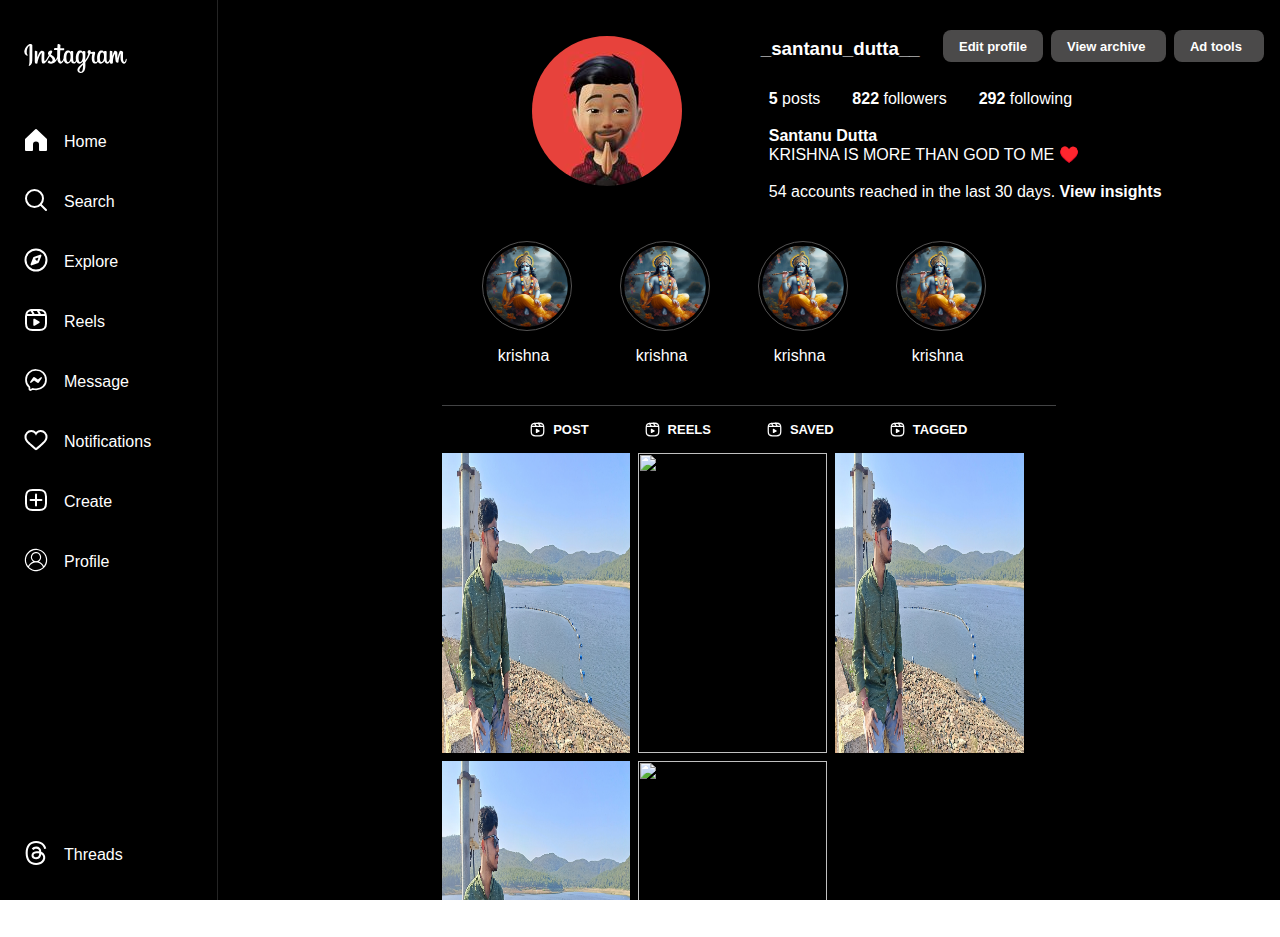
==== index.html @ 01ca0713 "update" ====
<!DOCTYPE html>
<html lang="en">

<head>
    <meta charset="UTF-8">
    <meta name="viewport" content="width=device-width, initial-scale=1.0">
    <title>Instagram</title>
    <link rel="shortcut icon" href="./Assets/favicon.png" type="image/x-icon">
    <link rel="stylesheet" href="style.css">

</head>

<body>
    <div class="main">
        <div class="sidebar">
            <div class="logo">
                <img src="./Assets/assets (1).svg" alt="" class="white miniLogoChotoBhai">
                <img src="./Assets/insta.svg" alt="" class="white minilogo" >
            </div>
            <div class="nav">
                <div class="options">
                    <div class=><img src="./Assets/home.svg" alt="" class="white"></div>
                    <div>
                        <p class="none">Home</p>
                    </div>
                </div>

                <div class="options">
                    <div class=><img src="./Assets/search.svg" alt="" class="white"></div>
                    <div>
                        <p class="none">Search</p>
                    </div>
                </div>

                <div class="options">
                    <div class=><img src="./Assets/explore.svg" alt="" class="white"></div>
                    <div>
                        <p class="none">Explore</p>
                    </div>
                </div>

                <div class="options">
                    <div class=><img src="./Assets/reels.svg" alt="" class="white"></div>
                    <div>
                        <p class="none">Reels</p>
                    </div>
                </div>

                <div class="options">
                    <div class=><img src="./Assets/message.svg" alt="" class="white"></div>
                    <div>
                        <p class="none">Message</p>
                    </div>
                </div>

                <div class="options">
                    <div class=><img src="./Assets/like.svg" alt="" class="white"></div>
                    <div>
                        <p class="none">Notifications</p>
                    </div>
                </div>

                <div class="options">
                    <div> <img src="./Assets/create.svg" alt="" class="white"></div>
                    <div>
                        <p class="none">Create</p>
                    </div>
                </div>

                <div class="options">
                    <div><img src="./Assets/user.svg" alt="" class="user white"></div>
                    <div>
                        <p class="none">Profile</p>
                    </div>
                </div>
            </div>

            <div class="options">
                <div><img src="./Assets/thread.svg" alt="" class="white"></div>
                <div>
                    <p class="none">Threads</p>
                </div>
            </div>
            <div class="options">
                <div> <img src="./Assets/menu.svg" alt="" class="white"></div>
                <div>
                    <p class="none">More</p>
                </div>
            </div>
        </div>
        <div class="main_content">
            <div class="flex">
                <div class="profile_sec">
                    <div class="profile_pic">
                        <div class="pic"><img src="./Assets/profilepic.png" alt=""></div>
                    </div>

                    <div class="profile_right">
                        <div class="right_top">

                            <div class="name">
                                <h3>_santanu_dutta__</h3>
                            </div>

                            <div class="profile_options">
                                <div class="edit_profile" style="width: 100px;">Edit profile</div>
                                <div class="edit_profile" style="width: 115px;">View archive</div>
                                <div class="edit_profile" style="width: 90px;">Ad tools</div>
                            </div>
                        </div>

                        <div class="followers-post-following">
                            <div class="post">
                                <p><b>5</b> posts</p>
                            </div>
                            <div class="post">
                                <p><b>822</b> followers</p>
                            </div>
                            <div class="post">
                                <p><b>292</b> following</p>
                            </div>
                        </div>

                        <div class="name_bio">
                            <div class="bio_name">Santanu Dutta</div>
                            <div class="bio">KRISHNA IS MORE THAN GOD TO ME ♥️</div>
                        </div>

                        <div class="insights">
                            <p>54 accounts reached in the last 30 days. <b>View insights</b></p>
                        </div>
                    </div>

                </div>
                <div class="highlights">
                    <div>
                        <img src="./Assets/krishna.webp" alt="">
                        <p class="highlights_text">krishna</p>
                    </div>
                    <div>
                        <img src="./Assets/krishna.webp" alt="">
                        <p class="highlights_text">krishna</p>
                    </div>
                    <div>
                        <img src="./Assets/krishna.webp" alt="">
                        <p class="highlights_text">krishna</p>
                    </div>
                    <div>
                        <img src="./Assets/krishna.webp" alt="">
                        <p class="highlights_text">krishna</p>
                    </div>
                </div>

                <div class="bottom">
                    <div class="line"></div>
                    <div class="posts">
                        <div class="bottom_options">
                            <div><img src="./Assets/reels.svg" alt="" class="white"></div>
                            <div>Post</div>
                        </div>
                        <div class="bottom_options">
                            <div><img src="./Assets/reels.svg" alt="" class="white"></div>
                            <div>Reels</div>
                        </div>
                        <div class="bottom_options">
                            <div><img src="./Assets/reels.svg" alt="" class="white"></div>
                            <div>saved</div>
                        </div>
                        <div class="bottom_options">
                            <div><img src="./Assets/reels.svg" alt="" class="white"></div>
                            <div>Tagged</div>
                        </div>
                        
                    </div>
                </div>
                <div class="images">
                    <div class="card">
                        <img src="./Assets/IMG-20231210-WA0040.jpg" alt="">
                    </div>
                    <div class="card">
                        <img src="./Assets/IMG_20231101_215015.jpg" alt="">
                    </div>
                    <div class="card">
                        <img src="./Assets/IMG-20231210-WA0040.jpg" alt="">
                    </div>
                    <div class="card">
                        <img src="./Assets/IMG-20231210-WA0040.jpg" alt="">
                    </div>
                    <div class="card">
                        <img src="./Assets/IMG_20231101_215015.jpg" alt="">
                    </div>
                    
                </div>
            </div>

        </div>
    </div>

</body>

</html>
---- style.css ----
*{
    padding: 0;
    margin: 0;
    box-sizing: border-box;
    font-family: sans-serif;
}
body{
    overflow: hidden;
}
.main{
    display: flex;
    height: 100vh;
    color: white;
}
.opacity{
    height: 24px;
    width: 24px;
    opacity: 0;
}
.main_content{
    flex: 1;
    overflow: auto;
}
.logo{
    height: 92px;
    width: 220px;
    padding: 1.5rem 0.75rem 1rem 0.75rem;
    margin-top: 0.75rem;
}
.white{
    filter: invert(100%);
}
.sidebar{
    width: 17%;
    height: 100%;
    background-color: rgb(0, 0, 0);
    padding: 0.5rem 0.75rem 1.25rem 0.75rem ;
    border-right: 1px solid rgb(36, 36, 36);
}
.options{
    display: flex;
    align-items: center;
    padding: 0.75rem;
    margin-top: 0.25rem;
    margin-bottom: 0.25rem;
    transition: all 0.2s ease;
}
.options:hover{
    background-color: #282828;
    border-radius: 10px;
}
.options:hover img {
    transform: scale(1.1); /* Scale the images within .options on hover */
}
p{
    padding-left: 1rem;
}
.nav{
    height: 713px;
    display: flex;
    flex-direction: column;
}
.user{
    height: 24px;
    width: 24px;
    border-radius: 50%;
}
.main_content{
    background-color: rgb(0, 0, 0);
}
.flex{
    margin-left: 21.1%;
    margin-right: 21.1%;
}
.profile_sec{

    padding: 1.88rem 1.25rem 0 1.25rem;
    display: flex;
}
.profile_sec img{
    height: 150px;
    width: 150px;
    border-radius: 50%;
}
.right_top{
    display: flex;
    height: 40px;
}
.profile_pic .pic{
    height: 161px;
    width: 291px;
    display: flex;
    justify-content: center;
    align-items: center;
}
.name{
    height: 0;
    margin: 0.5rem;
}
.profile_options{
    display: flex;
    gap: 0.5rem;
    height: 0;
    margin-left: 0.95rem;
    margin-bottom: 0.5rem;
}
.profile_options .edit_profile{
    display: flex;
    align-items: center;
    height: 32px;
    width: 95px;
    padding: 0 1rem 0 1rem;
    background-color: rgb(75, 74, 74);
    border-radius: 8px;
    font-weight: 600;
    font-size: small;
    transition: all 0.2s ease-in-out;
}
.profile_options .edit_profile:hover{
    background-color: rgb(63, 63, 63);
    cursor: pointer;
}

.followers-post-following{
    display: flex;
    margin-top: 1.25rem;
    gap: 1rem;
}
.name_bio{
    display: flex;
    flex-direction: column;
    margin-top: 1.2rem;
    padding-left: 1rem;
}
.bio_name{
    font-weight: 550;

}
.bio{
    font-weight: 400;
}
.insights{
    margin-top: 1.2rem;
}
.highlights{
    height: 100px;
    width: 100px;
    display: flex;
    margin-top: 2.5rem;
    gap: 3rem;
    border-radius: 50%;
    margin-left: 2.5rem;
}
.highlights img{
    height: 90px;
    width: 90px;
    border-radius: 50%;
    border: 1px solid #545353;
    padding: 0.2rem;
}
.highlights_text{
   padding-top: 0.75rem;
}
.bottom{
    margin-top: 4rem;
}
.line{
    height: 1px;
    background-color: rgb(66, 67, 68);
}
.posts{
    display: flex;
    align-items: center;
    justify-content: center;
    gap: 3.5rem;
   margin-top: 1rem;
}
.bottom_options{
    display: flex;
    align-items: center;
    text-transform: uppercase;
    font-size: small;
    gap: 0.5rem;
    font-weight: 550;
}
.bottom_options img{
    display: flex;
    align-items: center;
    height: 15px;
}
.card {
    float: left; /* Float the cards to the left */
    width: calc(33.33% - 1rem); 
    height: 300px; /* Each card takes up 1/3 of the container width with some margin */
    margin-right: 0.5rem; /* Margin between cards */
    margin-bottom: 0.5rem; /* Margin between rows */
}
.images {
    margin-top: 1rem;
    width: 100%; /* Set a fixed width for the container */
}
.card img {
    height: 100%;
    width: 100%;
}
.minilogo{
    position: absolute;
    /* left: 0px; */
    opacity: 0;
}
@media (max-width: 1260px) {
    .minilogo{
        opacity: 1;
    }
    .logo{
        width: 100%;
        display: flex;
        justify-content: center;
        align-items: center;
    }
    .miniLogoChotoBhai{
        opacity: 1;
    }
    .none{
       display: none;
    }
    .sidebar{
       width: 68px;
    }
    .logo .miniLogoChotoBhai{
       opacity: 0;
    }
    .flex{
       margin-left: 1%;
       margin-right: 1%;
    }
    .options{
    display: flex;
    align-items: center;
    justify-content: center;
    }
    .opacity{
        opacity: 1;
    }
   }
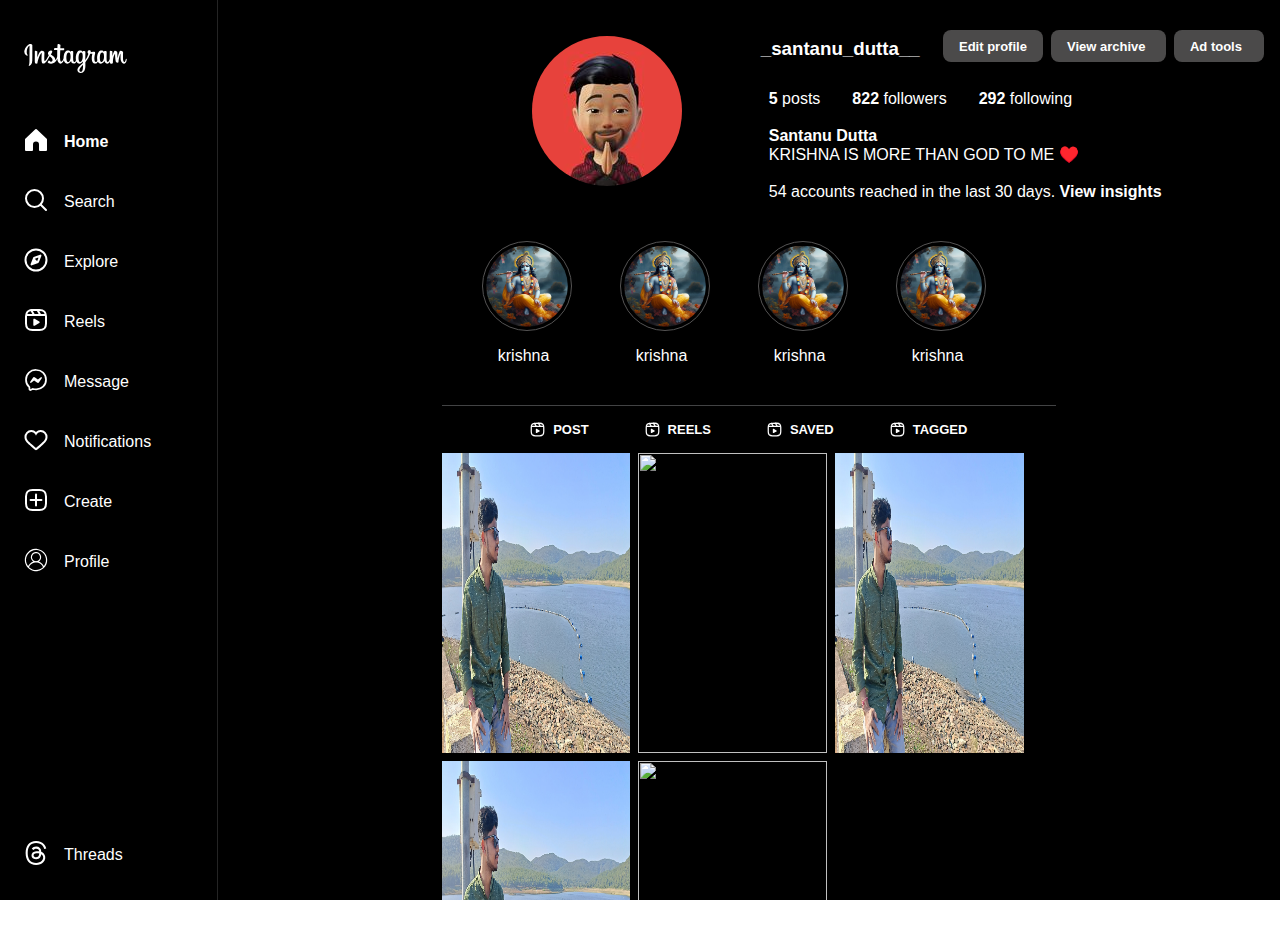
==== commit 550154cd: "home section" ====
--- a/index.html
+++ b/index.html
@@ -21,7 +21,7 @@
                 <div class="options">
                     <div class=><img src="./Assets/home.svg" alt="" class="white"></div>
                     <div>
-                        <p class="none">Home</p>
+                        <p class="none"><b>Home</b></p>
                     </div>
                 </div>
 
--- a/style.css
+++ b/style.css
@@ -239,7 +239,4 @@
     align-items: center;
     justify-content: center;
     }
-    .opacity{
-        opacity: 1;
-    }
    }
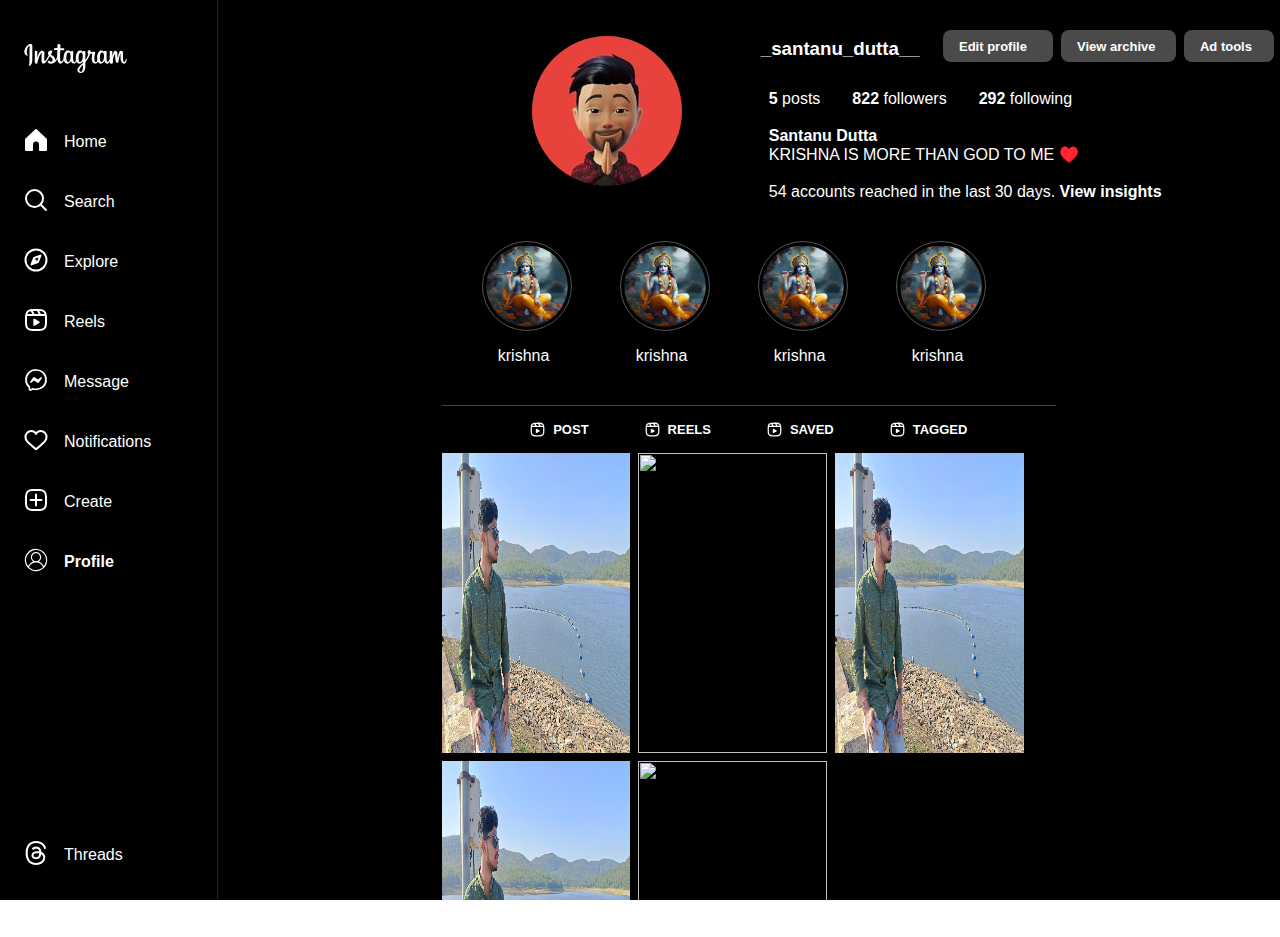
==== commit 56907eab: "update" ====
--- a/index.html
+++ b/index.html
@@ -21,7 +21,7 @@
                 <div class="options">
                     <div class=><img src="./Assets/home.svg" alt="" class="white"></div>
                     <div>
-                        <p class="none"><b>Home</b></p>
+                        <p class="none"><a href="home.html">Home</a></p>
                     </div>
                 </div>
 
@@ -70,7 +70,7 @@
                 <div class="options">
                     <div><img src="./Assets/user.svg" alt="" class="user white"></div>
                     <div>
-                        <p class="none">Profile</p>
+                        <p class="none"><b>Profile</b></p>
                     </div>
                 </div>
             </div>
@@ -103,7 +103,7 @@
                             </div>
 
                             <div class="profile_options">
-                                <div class="edit_profile" style="width: 100px;">Edit profile</div>
+                                <div class="edit_profile" style="width: 110px;">Edit profile</div>
                                 <div class="edit_profile" style="width: 115px;">View archive</div>
                                 <div class="edit_profile" style="width: 90px;">Ad tools</div>
                             </div>
--- a/style.css
+++ b/style.css
@@ -2,7 +2,7 @@
     padding: 0;
     margin: 0;
     box-sizing: border-box;
-    font-family: sans-serif;
+    font-family: -apple-system, BlinkMacSystemFont, "Segoe UI", Roboto, Helvetica, Arial, sans-serif;
 }
 body{
     overflow: hidden;
@@ -240,3 +240,7 @@
     justify-content: center;
     }
    }
+.options a{
+    text-decoration: none;
+    color: white;
+}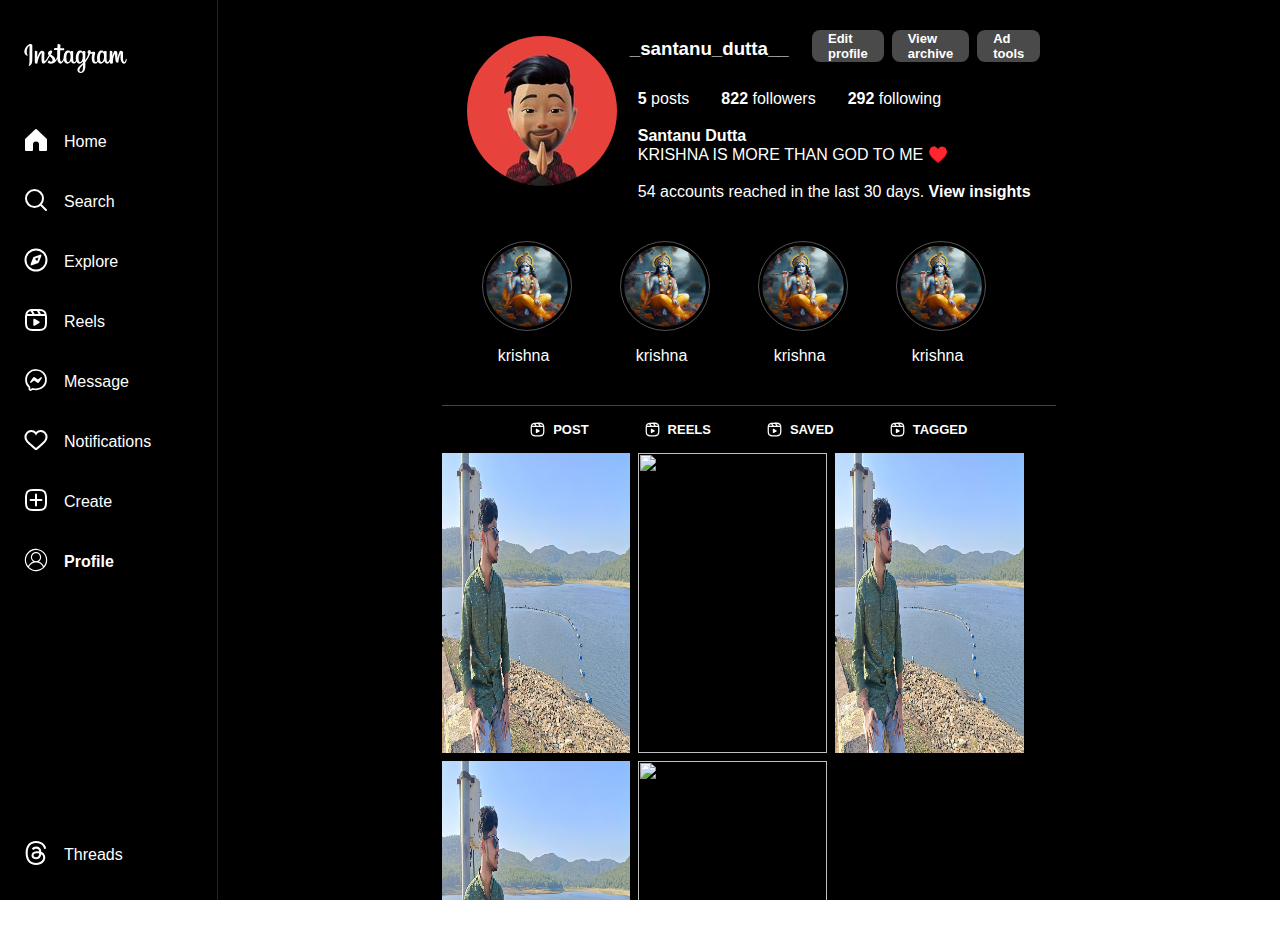
==== commit d77a7626: "update" ====
--- a/index.html
+++ b/index.html
@@ -15,7 +15,7 @@
         <div class="sidebar">
             <div class="logo">
                 <img src="./Assets/assets (1).svg" alt="" class="white miniLogoChotoBhai">
-                <img src="./Assets/insta.svg" alt="" class="white minilogo" >
+                <img src="./Assets/insta.svg" alt="" class="white minilogo">
             </div>
             <div class="nav">
                 <div class="options">
@@ -103,9 +103,13 @@
                             </div>
 
                             <div class="profile_options">
-                                <div class="edit_profile" style="width: 110px;">Edit profile</div>
-                                <div class="edit_profile" style="width: 115px;">View archive</div>
-                                <div class="edit_profile" style="width: 90px;">Ad tools</div>
+                                <div class="col">
+                                    <div class="col_wrap">
+                                        <div class="edit_profile Edit_profile">Edit profile</div>
+                                        <div class="edit_profile View_archive">View archive</div>
+                                    </div>
+                                    <div class="edit_profile Ad_tools">Ad tools</div>
+                                </div>
                             </div>
                         </div>
 
@@ -170,7 +174,7 @@
                             <div><img src="./Assets/reels.svg" alt="" class="white"></div>
                             <div>Tagged</div>
                         </div>
-                        
+
                     </div>
                 </div>
                 <div class="images">
@@ -189,7 +193,7 @@
                     <div class="card">
                         <img src="./Assets/IMG_20231101_215015.jpg" alt="">
                     </div>
-                    
+
                 </div>
             </div>
 
--- a/style.css
+++ b/style.css
@@ -88,7 +88,7 @@
 }
 .profile_pic .pic{
     height: 161px;
-    width: 291px;
+    width: 10rem;
     display: flex;
     justify-content: center;
     align-items: center;
@@ -108,7 +108,6 @@
     display: flex;
     align-items: center;
     height: 32px;
-    width: 95px;
     padding: 0 1rem 0 1rem;
     background-color: rgb(75, 74, 74);
     border-radius: 8px;
@@ -243,4 +242,39 @@
 .options a{
     text-decoration: none;
     color: white;
+}
+.col{
+    display: flex;
+    gap: 0.5rem;
+}
+.col_wrap{
+    display: flex;
+    gap: 0.5rem;
+}
+
+@media (max-width: 908px){
+    .profile_sec{
+        padding-left: 0px;
+    }
+}
+@media (max-width: 765px){
+    .sidebar{
+        display: none;
+    }
+    .col{
+        display: flex;
+        flex-direction: column;
+        justify-content: center;
+    }
+    .Ad_tools{
+        width: 218px;
+        display: flex;
+        align-items: center;
+        justify-content: center;
+    }
+}
+@media (max-width: 565px){
+    .followers-post-following{
+        display: none;
+    }
 }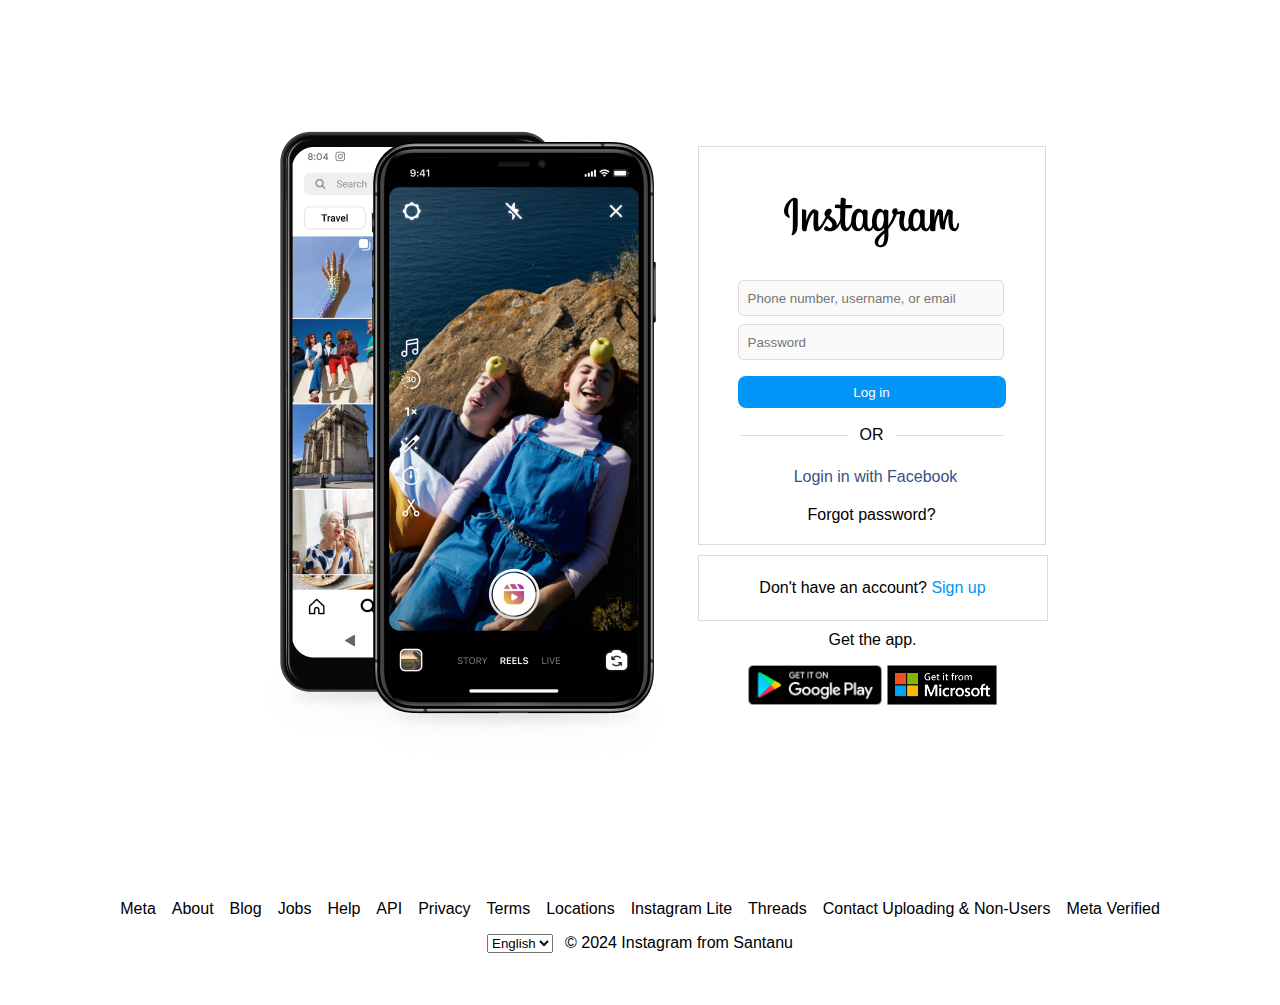
==== commit 3e82b088: "update" ====
--- a/index.html
+++ b/index.html
@@ -4,202 +4,86 @@
 <head>
     <meta charset="UTF-8">
     <meta name="viewport" content="width=device-width, initial-scale=1.0">
+    <link rel="stylesheet" href="https://cdnjs.cloudflare.com/ajax/libs/font-awesome/6.5.2/css/all.min.css"
+        integrity="sha512-SnH5WK+bZxgPHs44uWIX+LLJAJ9/2PkPKZ5QiAj6Ta86w+fsb2TkcmfRyVX3pBnMFcV7oQPJkl9QevSCWr3W6A=="
+        crossorigin="anonymous" referrerpolicy="no-referrer" />
     <title>Instagram</title>
     <link rel="shortcut icon" href="./Assets/favicon.png" type="image/x-icon">
-    <link rel="stylesheet" href="style.css">
-
+    <link rel="stylesheet" href="login.css">
 </head>
 
 <body>
     <div class="main">
-        <div class="sidebar">
-            <div class="logo">
-                <img src="./Assets/assets (1).svg" alt="" class="white miniLogoChotoBhai">
-                <img src="./Assets/insta.svg" alt="" class="white minilogo">
-            </div>
-            <div class="nav">
-                <div class="options">
-                    <div class=><img src="./Assets/home.svg" alt="" class="white"></div>
-                    <div>
-                        <p class="none"><a href="home.html">Home</a></p>
+        <div class="right">
+            <img src="./Assets/asset 5.png" alt="" class="img2">
+            <img src="./Assets/asset 8.png" alt="" class="img1">
+        </div>
+        <div class="left">
+            <div class="left_top">
+                <img src="./Assets/assets (1).svg" alt="">
+                <div class="input">
+                    <div class="from"><input type="text" name="" id="" placeholder="Phone number, username, or email">
+                    </div>
+                    <div><input type="password" name="" id="" placeholder="Password"></div>
+                    <div class="login">
+                        <button><a href="home.html" style="text-decoration: none; color: white;">Log in</a></button>
+                    </div>
+                    <div class="or">
+                        <div class="line"></div>
+                        <p>OR</p>
+                        <div class="line"></div>
+                    </div>
+
+                    <div class="facebook">
+                        <i class="fa-brands fa-facebook"></i>
+                        <p>Login in with Facebook</p>
+                    </div>
+                    <div class="forgot_pass">
+                        <p>Forgot password?</p>
                     </div>
                 </div>
 
-                <div class="options">
-                    <div class=><img src="./Assets/search.svg" alt="" class="white"></div>
-                    <div>
-                        <p class="none">Search</p>
-                    </div>
-                </div>
-
-                <div class="options">
-                    <div class=><img src="./Assets/explore.svg" alt="" class="white"></div>
-                    <div>
-                        <p class="none">Explore</p>
-                    </div>
-                </div>
-
-                <div class="options">
-                    <div class=><img src="./Assets/reels.svg" alt="" class="white"></div>
-                    <div>
-                        <p class="none">Reels</p>
-                    </div>
-                </div>
-
-                <div class="options">
-                    <div class=><img src="./Assets/message.svg" alt="" class="white"></div>
-                    <div>
-                        <p class="none">Message</p>
-                    </div>
-                </div>
-
-                <div class="options">
-                    <div class=><img src="./Assets/like.svg" alt="" class="white"></div>
-                    <div>
-                        <p class="none">Notifications</p>
-                    </div>
-                </div>
-
-                <div class="options">
-                    <div> <img src="./Assets/create.svg" alt="" class="white"></div>
-                    <div>
-                        <p class="none">Create</p>
-                    </div>
-                </div>
-
-                <div class="options">
-                    <div><img src="./Assets/user.svg" alt="" class="user white"></div>
-                    <div>
-                        <p class="none"><b>Profile</b></p>
-                    </div>
-                </div>
+            </div>
+            <div class="left_bottom">
+                <p>Don't have an account? <span>Sign up</span< /p>
             </div>
 
-            <div class="options">
-                <div><img src="./Assets/thread.svg" alt="" class="white"></div>
-                <div>
-                    <p class="none">Threads</p>
-                </div>
-            </div>
-            <div class="options">
-                <div> <img src="./Assets/menu.svg" alt="" class="white"></div>
-                <div>
-                    <p class="none">More</p>
+            <div class="down">
+                <p>Get the app.</p>
+                <div class="img">
+                    <img src="./Assets/asset 6.png" alt="" class="gpay">
+                    <img src="./Assets/asset 7.png" alt="" class="microsoft">
                 </div>
             </div>
         </div>
-        <div class="main_content">
-            <div class="flex">
-                <div class="profile_sec">
-                    <div class="profile_pic">
-                        <div class="pic"><img src="./Assets/profilepic.png" alt=""></div>
-                    </div>
-
-                    <div class="profile_right">
-                        <div class="right_top">
-
-                            <div class="name">
-                                <h3>_santanu_dutta__</h3>
-                            </div>
-
-                            <div class="profile_options">
-                                <div class="col">
-                                    <div class="col_wrap">
-                                        <div class="edit_profile Edit_profile">Edit profile</div>
-                                        <div class="edit_profile View_archive">View archive</div>
-                                    </div>
-                                    <div class="edit_profile Ad_tools">Ad tools</div>
-                                </div>
-                            </div>
-                        </div>
-
-                        <div class="followers-post-following">
-                            <div class="post">
-                                <p><b>5</b> posts</p>
-                            </div>
-                            <div class="post">
-                                <p><b>822</b> followers</p>
-                            </div>
-                            <div class="post">
-                                <p><b>292</b> following</p>
-                            </div>
-                        </div>
-
-                        <div class="name_bio">
-                            <div class="bio_name">Santanu Dutta</div>
-                            <div class="bio">KRISHNA IS MORE THAN GOD TO ME ♥️</div>
-                        </div>
-
-                        <div class="insights">
-                            <p>54 accounts reached in the last 30 days. <b>View insights</b></p>
-                        </div>
-                    </div>
-
-                </div>
-                <div class="highlights">
-                    <div>
-                        <img src="./Assets/krishna.webp" alt="">
-                        <p class="highlights_text">krishna</p>
-                    </div>
-                    <div>
-                        <img src="./Assets/krishna.webp" alt="">
-                        <p class="highlights_text">krishna</p>
-                    </div>
-                    <div>
-                        <img src="./Assets/krishna.webp" alt="">
-                        <p class="highlights_text">krishna</p>
-                    </div>
-                    <div>
-                        <img src="./Assets/krishna.webp" alt="">
-                        <p class="highlights_text">krishna</p>
-                    </div>
-                </div>
-
-                <div class="bottom">
-                    <div class="line"></div>
-                    <div class="posts">
-                        <div class="bottom_options">
-                            <div><img src="./Assets/reels.svg" alt="" class="white"></div>
-                            <div>Post</div>
-                        </div>
-                        <div class="bottom_options">
-                            <div><img src="./Assets/reels.svg" alt="" class="white"></div>
-                            <div>Reels</div>
-                        </div>
-                        <div class="bottom_options">
-                            <div><img src="./Assets/reels.svg" alt="" class="white"></div>
-                            <div>saved</div>
-                        </div>
-                        <div class="bottom_options">
-                            <div><img src="./Assets/reels.svg" alt="" class="white"></div>
-                            <div>Tagged</div>
-                        </div>
-
-                    </div>
-                </div>
-                <div class="images">
-                    <div class="card">
-                        <img src="./Assets/IMG-20231210-WA0040.jpg" alt="">
-                    </div>
-                    <div class="card">
-                        <img src="./Assets/IMG_20231101_215015.jpg" alt="">
-                    </div>
-                    <div class="card">
-                        <img src="./Assets/IMG-20231210-WA0040.jpg" alt="">
-                    </div>
-                    <div class="card">
-                        <img src="./Assets/IMG-20231210-WA0040.jpg" alt="">
-                    </div>
-                    <div class="card">
-                        <img src="./Assets/IMG_20231101_215015.jpg" alt="">
-                    </div>
-
-                </div>
+    </div>
+    <footer>
+        <div class="footer">
+            <div class="meta">
+                <li>Meta</li>
+                <li>About</li>
+                <li>Blog</li>
+                <li>Jobs</li>
+                <li>Help</li>
+                <li>API</li>
+                <li>Privacy</li>
+                <li>Terms</li>
+                <li>Locations</li>
+                <li>Instagram Lite</li>
+                <li>Threads</li>
+                <li>Contact Uploading & Non-Users</li>
+                <li>Meta Verified</li>
             </div>
-
+            <div class="lan">
+                <select name="" id="">
+                    <option value="">English</option>
+                </select>
+                <p>
+                    © 2024 Instagram from Santanu
+                </p>
+            </div>
         </div>
-    </div>
-
+    </footer>
 </body>
 
 </html>--- a/login.css
+++ b/login.css
@@ -0,0 +1,207 @@
+* {
+    margin: 0;
+    padding: 0;
+    box-sizing: border-box;
+    font-family: -apple-system, BlinkMacSystemFont, "Segoe UI", Roboto, Helvetica, Arial, sans-serif;
+}
+
+.main {
+    height: 100vh;
+    width: 100vw;
+    display: flex;
+    justify-content: center;
+    align-items: center;
+}
+
+/* .right .img2{
+   position: relative;
+   right: 314px;
+   top: -69px;
+} */
+.left_top {
+    height: auto;
+    width: 348px;
+    border: 1px solid rgb(224, 219, 219);
+    margin-top: -45px;
+    padding-top: 20px;
+    padding-bottom: 20px;
+}
+
+.left_top {
+    display: flex;
+    flex-direction: column;
+    align-items: center;
+    gap: 2rem;
+}
+
+.left_top img {
+    height: 51px;
+    width: 175px;
+    margin-top: 30px;
+}
+
+.input {
+    display: flex;
+    flex-direction: column;
+    gap: 0.5rem;
+}
+
+.login {
+    margin-top: 0.5rem;
+}
+
+.login button {
+    height: 32px;
+    width: 268px;
+    background-color: #0095f6;
+    border: none;
+    color: white;
+    border-radius: 8px;
+}
+
+.input input {
+    height: 36px;
+    width: 266px;
+    padding: 9px;
+    background-color: #fafafa;
+    border: 1px solid rgb(224, 219, 219);
+    /* Default border style */
+    border-radius: 5px;
+}
+
+.input input {
+    height: 36px;
+    width: 266px;
+    padding: 9px;
+    background-color: #fafafa;
+    border: 1px solid rgb(224, 219, 219);
+    /* Default border style */
+    border-radius: 5px;
+}
+
+.input input:focus {
+    outline: none;
+    /* Remove the default focus outline */
+}
+
+.line {
+    height: 1px;
+    width: 107px;
+    background-color: rgb(224, 219, 219);
+}
+
+.or {
+    display: flex;
+    align-items: center;
+    justify-content: center;
+    gap: 0.75rem;
+    margin-top: 10px;
+}
+
+.facebook {
+    display: flex;
+    justify-content: center;
+    align-items: center;
+    gap: 0.5rem;
+    margin-top: 1rem;
+}
+
+.facebook {
+    color: rgb(56, 81, 133);
+}
+
+.forgot_pass {
+    display: flex;
+    justify-content: center;
+    align-items: center;
+    margin-top: 0.75rem;
+}
+
+.left_bottom {
+    display: flex;
+    justify-content: center;
+    align-items: center;
+    width: 348px;
+    border: 1px solid rgb(224, 219, 219);
+    margin-top: 10px;
+    padding-top: 10px;
+    padding-bottom: 10px;
+    box-sizing: content-box;
+}
+
+.left_bottom p {
+    margin: 13px;
+}
+
+.left_bottom span {
+    color: #0095f6;
+}
+
+.gpay {
+    height: 40px;
+    width: 134px;
+}
+
+.microsoft {
+    height: 40px;
+    width: 110px;
+}
+
+.down {
+    display: flex;
+    flex-direction: column;
+    align-items: center;
+    gap: 0.95rem;
+    margin-top: 10px;
+}
+
+.right {
+    position: relative;
+}
+
+.img2 {
+    position: absolute;
+    top: 26px;
+    left: 156px;
+    z-index: 1;
+}
+
+.meta {
+    display: flex;
+    justify-content: center;
+    align-items: center;
+    gap: 1rem;
+    flex-wrap: wrap;
+}
+.lan{
+    display: flex;
+    gap: 0.75rem;
+}
+
+.footer {
+    display: flex;
+    justify-content: center;
+    align-items: center;
+    gap: 1rem;
+    flex-direction: column;
+    margin-bottom: 52px;
+}
+.meta li {
+    list-style: none;
+}
+
+@media (max-width: 875px) {
+    .right {
+        display: none;
+    }
+}
+
+@media (max-width: 450px) {
+    .left_top {
+        border: none;
+    }
+
+    .left_bottom {
+        border: none;
+    }
+}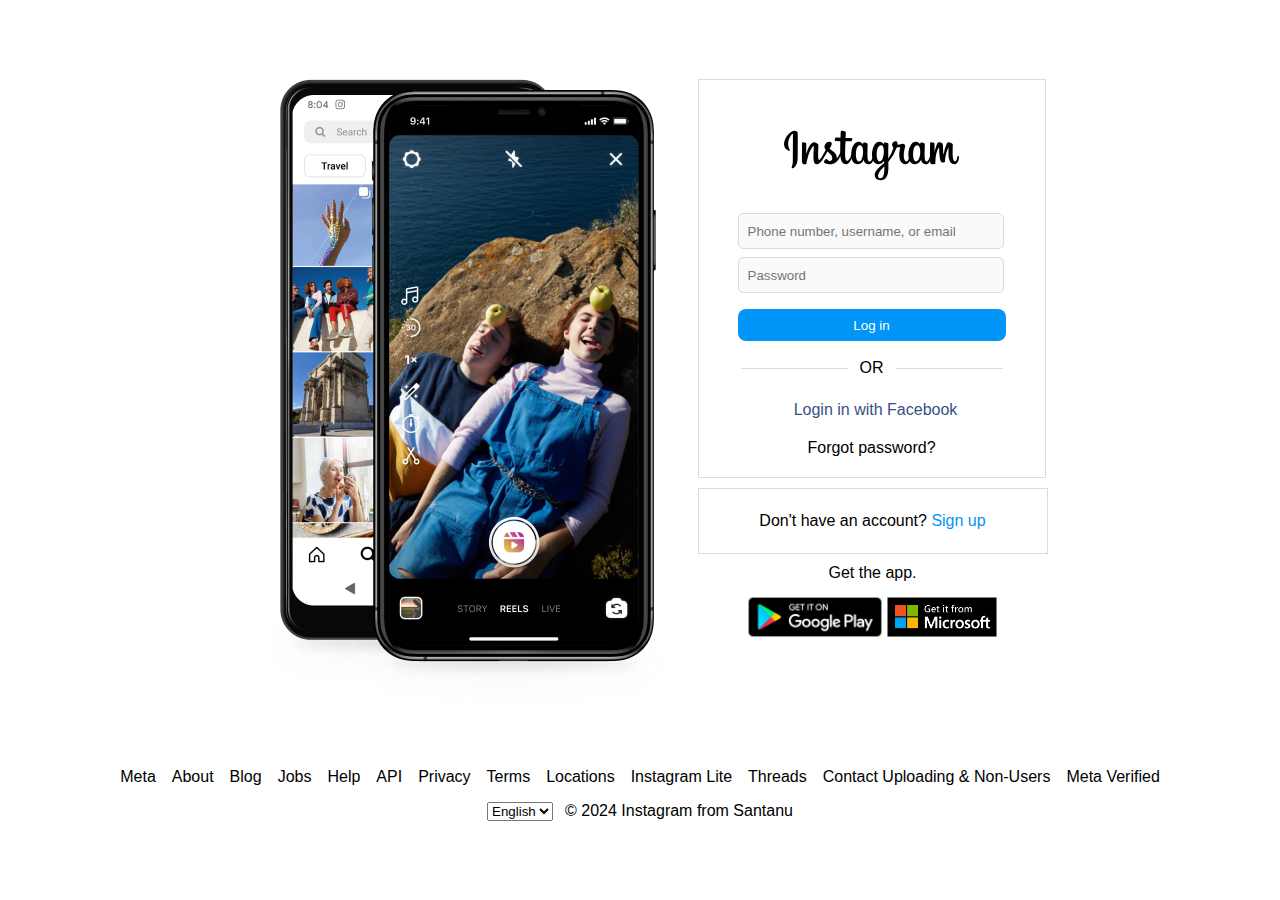
==== commit 8c72ffbb: "update" ====
--- a/index.html
+++ b/index.html
@@ -14,6 +14,7 @@
 
 <body>
     <div class="main">
+        <div class="main2">
         <div class="right">
             <img src="./Assets/asset 5.png" alt="" class="img2">
             <img src="./Assets/asset 8.png" alt="" class="img1">
@@ -56,34 +57,36 @@
                 </div>
             </div>
         </div>
+        </div>
+        <footer>
+            <div class="footer">
+                <div class="meta">
+                    <li>Meta</li>
+                    <li>About</li>
+                    <li>Blog</li>
+                    <li>Jobs</li>
+                    <li>Help</li>
+                    <li>API</li>
+                    <li>Privacy</li>
+                    <li>Terms</li>
+                    <li>Locations</li>
+                    <li>Instagram Lite</li>
+                    <li>Threads</li>
+                    <li>Contact Uploading & Non-Users</li>
+                    <li>Meta Verified</li>
+                </div>
+                <div class="lan">
+                    <select name="" id="">
+                        <option value="">English</option>
+                    </select>
+                    <p>
+                        © 2024 Instagram from Santanu
+                    </p>
+                </div>
+            </div>
+        </footer>
     </div>
-    <footer>
-        <div class="footer">
-            <div class="meta">
-                <li>Meta</li>
-                <li>About</li>
-                <li>Blog</li>
-                <li>Jobs</li>
-                <li>Help</li>
-                <li>API</li>
-                <li>Privacy</li>
-                <li>Terms</li>
-                <li>Locations</li>
-                <li>Instagram Lite</li>
-                <li>Threads</li>
-                <li>Contact Uploading & Non-Users</li>
-                <li>Meta Verified</li>
-            </div>
-            <div class="lan">
-                <select name="" id="">
-                    <option value="">English</option>
-                </select>
-                <p>
-                    © 2024 Instagram from Santanu
-                </p>
-            </div>
-        </div>
-    </footer>
+    
 </body>
 
 </html>--- a/login.css
+++ b/login.css
@@ -22,7 +22,6 @@
     height: auto;
     width: 348px;
     border: 1px solid rgb(224, 219, 219);
-    margin-top: -45px;
     padding-top: 20px;
     padding-bottom: 20px;
 }
@@ -184,12 +183,18 @@
     align-items: center;
     gap: 1rem;
     flex-direction: column;
-    margin-bottom: 52px;
+    margin-top: 50px;
 }
 .meta li {
     list-style: none;
 }
-
+.main2{
+    display: flex;
+
+}
+.main{
+    flex-direction: column;
+}
 @media (max-width: 875px) {
     .right {
         display: none;
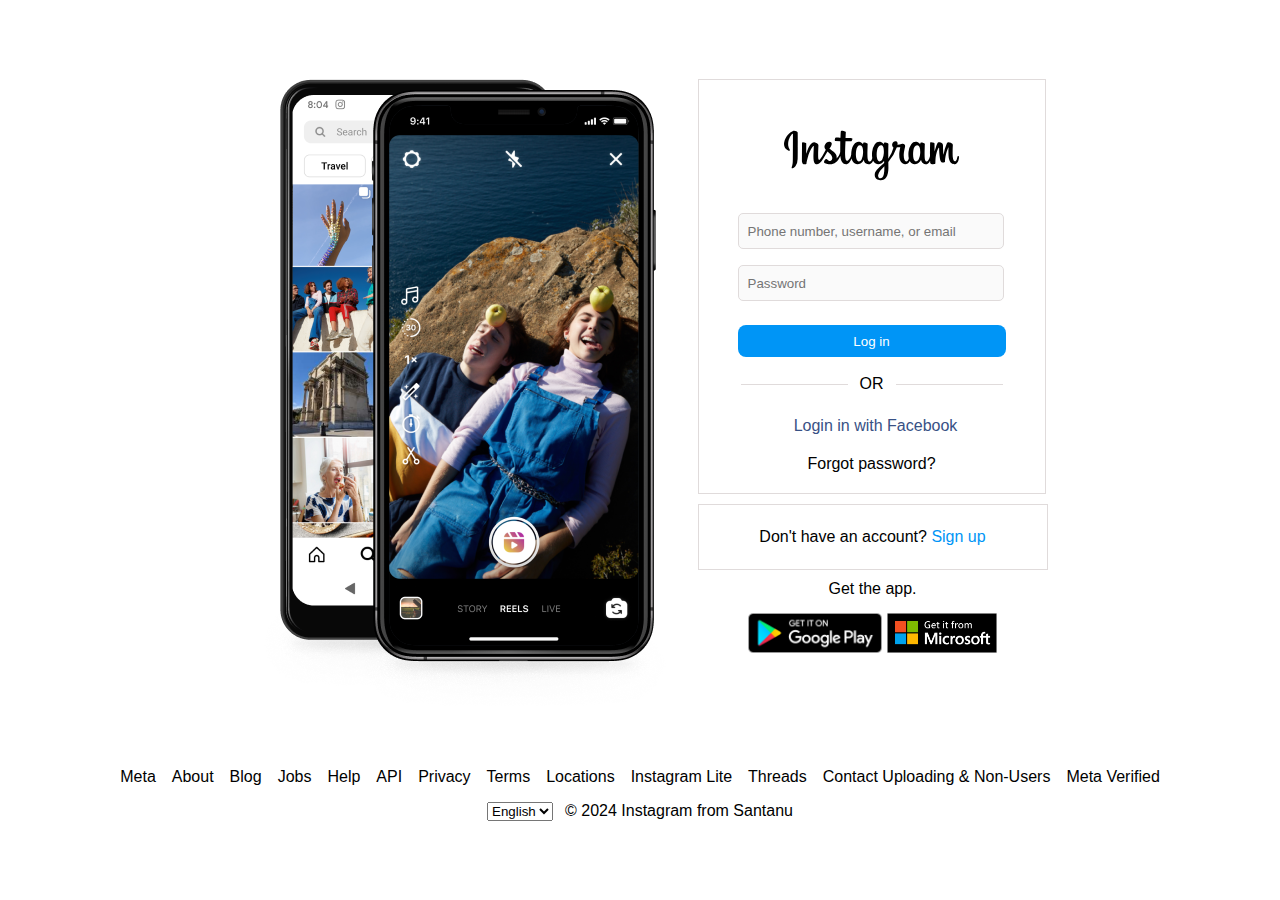
==== commit 86c4277a: "form validation" ====
--- a/index.html
+++ b/index.html
@@ -22,10 +22,12 @@
         <div class="left">
             <div class="left_top">
                 <img src="./Assets/assets (1).svg" alt="">
-                <div class="input">
-                    <div class="from"><input type="text" name="" id="" placeholder="Phone number, username, or email">
+                <form class="input" method="get">
+                    <div class="from"><input type="text" name="" id="input" placeholder="Phone number, username, or email">
                     </div>
-                    <div><input type="password" name="" id="" placeholder="Password"></div>
+                    <span class="username" style="color: red; font-size: small;"></span>
+                    <div><input type="password" name="" id="password" placeholder="Password"></div>
+                    <span class="pass" style="color: red; font-size: small;"></span>
                     <div class="login">
                         <button><a href="home.html" style="text-decoration: none; color: white;">Log in</a></button>
                     </div>
@@ -42,7 +44,7 @@
                     <div class="forgot_pass">
                         <p>Forgot password?</p>
                     </div>
-                </div>
+                </form>
 
             </div>
             <div class="left_bottom">
@@ -86,7 +88,7 @@
             </div>
         </footer>
     </div>
-    
+    <script src="script.js"></script>
 </body>
 
 </html>--- a/login.css
+++ b/login.css
@@ -12,12 +12,6 @@
     justify-content: center;
     align-items: center;
 }
-
-/* .right .img2{
-   position: relative;
-   right: 314px;
-   top: -69px;
-} */
 .left_top {
     height: auto;
     width: 348px;
